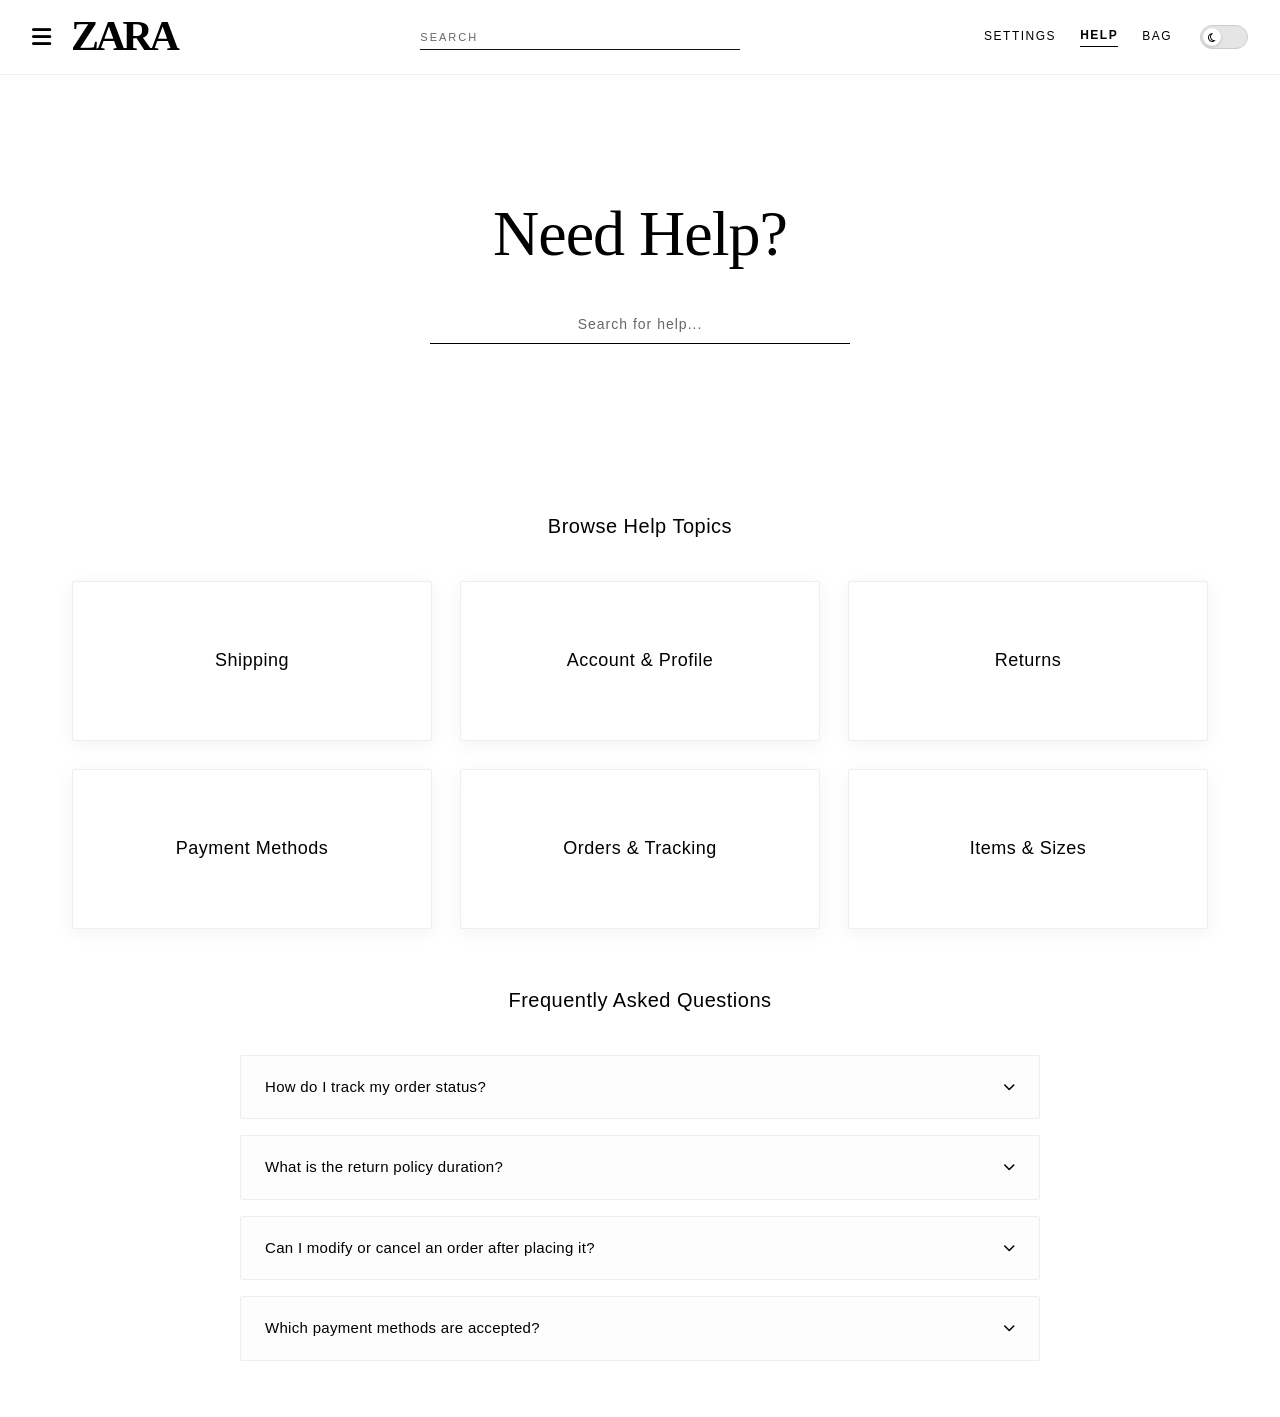
==== help/index.html @ 5f58e384 "Fixed the nav page" ====
<!DOCTYPE html>
<html lang="en">
<head>
  <meta http-equiv="X-UA-Compatible" content="IE=edge">
  <meta charset="UTF-8">
  <meta name="viewport" content="width=device-width, initial-scale=1.0">
  <title>ZARA Official Website</title>
  <!-- Font Awesome Icons -->
  <link rel="stylesheet" href="https://cdnjs.cloudflare.com/ajax/libs/font-awesome/6.4.0/css/all.min.css">
  <link rel="stylesheet" href="../css/styles.css">
  <link rel="stylesheet" href="../css/help.css">
  <link rel="stylesheet" href="../css/zara_landing.css">
</head>
<body>

  <!-- Header Section -->
  <header class="header">
    <div class="header-left">
      <button id="menu-btn" class="menu-btn" aria-label="Open Navigation Menu">
        <i class="fa-solid fa-bars"></i>
      </button>
      <a href="../zara_landing_page.html" class="zara-logo">ZARA</a>
    </div>

    <!-- Centered Underlined Search Bar (Desktop) -->
    <div class="header-center">
      <div class="search-container">
        <input type="text" placeholder="Search" class="search-input" />
      </div>
    </div>

    <!-- Navigation Items & Dark Mode Switcher -->
    <div class="header-right">
      <nav class="nav-links desktop-only">
        <a href="#">Settings</a>
        <a href="help/index.html" class="active">Help</a>
        <a href="../bag_page.html">Bag</a>
      </nav>

      <!-- Mobile Icons -->
      <button class="mobile-only" aria-label="Search">
        <i class="fa-solid fa-magnifying-glass"></i>
      </button>
      <a href="../bag_page.html" class="mobile-only" aria-label="Shopping Bag">
        <i class="fa-solid fa-bag-shopping"></i>
      </a>

      <!-- Dark Mode Toggle Switch -->
      <button id="theme-toggle" class="theme-toggle-btn" aria-label="Toggle Dark Mode" aria-pressed="false">
        <span class="toggle-thumb">
          <i id="theme-icon" class="fa-regular fa-moon"></i>
        </span>
      </button>
    </div>
  </header>

  <!-- Mobile Drawer Menu -->
  <div id="mobile-menu" class="mobile-menu-overlay">
    <div class="mobile-menu-drawer">
      <div>
        <div class="menu-heading">
          <span class="zara-logo drawer-logo">ZARA</span>
          <button id="close-menu-btn" class="menu-close" aria-label="Close menu">
            <i class="fa-solid fa-xmark"></i>
          </button>
        </div>
        <nav class="menu-navigation">
          <a href="../new_arrivals.html" class="menu-link">New</a>
          <a href="../women.html" class="menu-link">Woman</a>
          <a href="../women.html" class="menu-link" data-active="false">Man</a>
          <a href="../women.html" class="menu-link" data-active="false">Kids</a>
          <a href="../women.html" class="menu-link" data-active="false">Beauty</a>
          <a href="../new_arrivals.html" class="menu-link" data-active="false">Collections</a>
        </nav>
      </div>

      <div class="menu-footer">
        <a href="#">Settings</a>
        <a href="index.html">Help &amp; Support</a>
        <a href="../bag_page.html">Shopping Bag</a>
      </div>
    </div>
  </div>

  <!-- Hero Search Section -->
  <section class="hero-help">
    <div class="hero-help-overlay"></div>
    <div class="hero-help-content">
      <h1 class="hero-title">Need Help?</h1>
      <div class="help-search-container">
        <input type="text" placeholder="Search for help..." class="help-search-input" />
      </div>
    </div>
  </section>

  <!-- Browse Help Topics Section -->
  <section class="section-container">
    <h2 class="section-title">Browse Help Topics</h2>
    
    <div class="topics-grid">
      <div class="topic-card">
        <h3>Shipping</h3>
      </div>
      <a href="account.html" class="topic-card">
        <h3>Account & Profile</h3>
      </a>
      <div class="topic-card">
        <h3>Returns</h3>
      </div>
      <div class="topic-card">
        <h3>Payment Methods</h3>
      </div>
      <div class="topic-card">
        <h3>Orders & Tracking</h3>
      </div>
      <div class="topic-card">
        <h3>Items & Sizes</h3>
      </div>
    </div>
  </section>

  <!-- Frequently Asked Questions Section -->
  <section class="section-container" style="padding-top: 0;">
    <h2 class="section-title">Frequently Asked Questions</h2>

    <div class="faq-container">
      <div class="faq-item">
        <button class="faq-header">
          <span>How do I track my order status?</span>
          <i class="fa-solid fa-chevron-down"></i>
        </button>
        <div class="faq-body">
          You can track your package directly through your order history in your ZARA account or via the tracking link sent to your confirmation email.
        </div>
      </div>

      <div class="faq-item">
        <button class="faq-header">
          <span>What is the return policy duration?</span>
          <i class="fa-solid fa-chevron-down"></i>
        </button>
        <div class="faq-body">
          Items can be returned within 30 days from the shipment date of your order. All items must remain unworn and retain original tags.
        </div>
      </div>

      <div class="faq-item">
        <button class="faq-header">
          <span>Can I modify or cancel an order after placing it?</span>
          <i class="fa-solid fa-chevron-down"></i>
        </button>
        <div class="faq-body">
          Orders enter processing quickly. You can cancel within the first 15 minutes through your account details under Purchases.
        </div>
      </div>

      <div class="faq-item">
        <button class="faq-header">
          <span>Which payment methods are accepted?</span>
          <i class="fa-solid fa-chevron-down"></i>
        </button>
        <div class="faq-body">
          We accept major credit/debit cards (Visa, MasterCard, American Express), Apple Pay, PayPal, and ZARA Gift Cards.
        </div>
      </div>
    </div>
  </section>

  <!-- Interactive JavaScript Logic -->
  <script src="../js/theme.js"></script>
  <script src="../js/help.js"></script>

</body>
</html>
---- css/styles.css ----
/* Shared theme and browser defaults */
:root {
  color-scheme: light;
  --background-color: #fff;
  --text-color: #000;
  --muted-color: #737373;
  --active-color: #525252;
  --surface-color: #e5e5e5;
  --border-color: #e5e5e5;
  --header-background: rgba(255, 255, 255, 0.9);
  --serif-font: 'Didot', 'Bodoni MT', 'Cinzel', 'Georgia', serif;
}
html.dark {
  color-scheme: dark;
  --background-color: #171717;
  --text-color: #fff;
  --muted-color: #a3a3a3;
  --active-color: #d4d4d4;
  --surface-color: #262626;
  --border-color: #262626;
  --header-background: rgba(23, 23, 23, 0.9);
}
* { box-sizing: border-box; margin: 0; padding: 0; }
html { height: 100%; scroll-behavior: smooth; }
body {
  min-height: 100%;
  display: flex;
  flex-direction: column;
  font-family: 'Inter', 'Helvetica Neue', 'Arial', sans-serif;
  line-height: 1.5;
  background: var(--background-color);
  color: var(--text-color);
  transition: background-color 300ms, color 300ms;
}
a { color: inherit; text-decoration: none; }
button, input { font: inherit; color: inherit; }
button { background: transparent; border: 0; cursor: pointer; }
img, svg { display: block; }
h2 { font-size: inherit; font-weight: inherit; }
:focus-visible { outline: 2px solid currentColor; outline-offset: 4px; }
body.menu-open { overflow: hidden; }

/* Header */
.site-header {
  width: 100%;
  padding: 20px 16px;
  display: flex;
  align-items: center;
  justify-content: space-between;
  gap: 16px;
  position: sticky;
  top: 0;
  z-index: 50;
  border-bottom: 1px solid transparent;
  background: var(--header-background);
  backdrop-filter: blur(12px);
}
.header-brand, .header-actions { display: flex; align-items: center; gap: 16px; flex-shrink: 0; }
.menu-button, .mobile-action { padding: 4px; transition: opacity 150ms; }
.menu-button:hover, .mobile-action:hover { opacity: 0.7; }
.menu-icon { width: 28px; height: 28px; stroke: currentColor; stroke-width: 1.5; }
.zara-logo {
  font-family: var(--serif-font);
  font-size: 30px;
  font-weight: 900;
  letter-spacing: -0.08em;
  line-height: 1;
  text-transform: uppercase;
  user-select: none;
}
.header-search, .header-links { display: none; }
.header-search { flex: 1; min-width: 0; max-width: 320px; margin-inline: 16px; }
.search-field { width: 100%; }
.search-input {
  width: 100%;
  padding: 4px 0;
  border: 0;
  border-bottom: 1px solid currentColor;
  background: transparent;
  font-size: 12px;
  line-height: 16px;
  letter-spacing: 0.1em;
  text-transform: uppercase;
}
.search-input::placeholder { color: var(--muted-color); opacity: 1; }
.search-input:focus::placeholder { color: transparent; }
.header-actions { font-size: 12px; letter-spacing: 0.025em; }
.header-links { align-items: center; gap: 24px; }
.header-link { text-transform: uppercase; letter-spacing: 0.05em; }
.header-link:hover { text-decoration: underline; }
.header-link[aria-current="page"],
.menu-link[aria-current="page"],
.menu-footer a[aria-current="page"],
.zara-logo[aria-current="page"] {
  color: var(--active-color);
  text-decoration: underline;
  text-decoration-thickness: 1px;
  text-underline-offset: 4px;
}
.zara-logo[aria-current="page"] { text-decoration: none; }

.mobile-action { font-size: 18px; line-height: 28px; }
.theme-toggle {
  width: 48px;
  height: 24px;
  padding: 1px;
  display: flex;
  align-items: center;
  border: 1px solid #d4d4d4;
  border-radius: 999px;
  background: #e5e5e5;
  transition: background-color 300ms, border-color 300ms;
}
.theme-toggle-thumb {
  width: 20px;
  height: 20px;
  display: flex;
  align-items: center;
  justify-content: center;
  border-radius: 50%;
  background: #fff;
  color: #262626;
  font-size: 12px;
  box-shadow: 0 4px 6px -1px rgb(0 0 0 / 0.1);
  transition: transform 300ms, background-color 300ms;
}
.theme-icon-dark { display: none; }
.dark .theme-toggle { background: #404040; border-color: #525252; }
.dark .theme-toggle-thumb { transform: translateX(24px); background: #171717; color: #e5e5e5; }
.dark .theme-icon-light { display: none; }
.dark .theme-icon-dark { display: block; }

/* Navigation drawer */
.menu-overlay {
  position: fixed;
  inset: 0;
  z-index: 100;
  background: rgb(0 0 0 / 0.5);
  visibility: hidden;
  opacity: 0;
  transition: opacity 300ms, visibility 300ms;
}
.menu-overlay.is-open { visibility: visible; opacity: 1; }
.menu-drawer {
  width: 80%;
  max-width: 384px;
  height: 100%;
  padding: 32px;
  display: flex;
  flex-direction: column;
  justify-content: space-between;
  gap: 32px;
  overflow-y: auto;
  background: var(--background-color);
  box-shadow: 0 25px 50px -12px rgb(0 0 0 / 0.25);
  transform: translateX(-100%);
  transition: transform 300ms;
}
.is-open .menu-drawer { transform: translateX(0); }
.menu-heading { display: flex; justify-content: space-between; align-items: center; margin-bottom: 40px; }
.menu-close { padding: 8px; font-size: 20px; }
.menu-navigation, .menu-footer { display: flex; flex-direction: column; text-transform: uppercase; }
.menu-navigation { gap: 24px; font-size: 14px; font-weight: 300; letter-spacing: 0.1em; }
.menu-link:hover { font-weight: 600; }
.menu-footer { padding-top: 24px; border-top: 1px solid var(--border-color); gap: 12px; font-size: 12px; letter-spacing: 0.05em; color: var(--muted-color); }

@media (min-width: 768px) {
  .site-header { padding-inline: 32px; }
  .header-brand { gap: 24px; }
  .zara-logo { font-size: 48px; }
  .header-actions { gap: 32px; }
  .header-search, .header-links { display: flex; }
  .mobile-action { display: none; }
}
.drawer-logo { font-size: 30px; font-weight: 700; }

@media (prefers-reduced-motion: reduce) {
  html { scroll-behavior: auto; }
  *, *::before, *::after { transition: none !important; }
}
---- css/help.css ----
/* CSS VARIABLES & THEME SETUP */
:root {
  --bg-primary: #ffffff;
  --bg-header: rgba(255, 255, 255, 0.95);
  --text-primary: #000000;
  --text-muted: #666666;
  --border-color: #000000;
  --input-border: #111111;
  --card-bg: #ffffff;
  --card-border: #eeeeee;
  --card-shadow: 0 4px 20px rgba(0, 0, 0, 0.05);
  --card-hover-shadow: 0 8px 30px rgba(0, 0, 0, 0.1);
  --toggle-bg: #e5e5e5;
  --toggle-border: #cccccc;
  --hero-overlay-bg: rgba(255, 255, 255, 0.65);
  --faq-bg: #fdfdfd;
  --transition-speed: 0.3s;
}

[data-theme="dark"] {
  --bg-primary: #121212;
  --bg-header: rgba(18, 18, 18, 0.95);
  --text-primary: #ffffff;
  --text-muted: #aaaaaa;
  --border-color: #ffffff;
  --input-border: #ffffff;
  --card-bg: #1e1e1e;
  --card-border: #333333;
  --card-shadow: 0 4px 20px rgba(0, 0, 0, 0.3);
  --card-hover-shadow: 0 8px 30px rgba(0, 0, 0, 0.5);
  --toggle-bg: #333333;
  --toggle-border: #555555;
  --hero-overlay-bg: rgba(18, 18, 18, 0.75);
  --faq-bg: #1a1a1a;
}

/* GLOBAL RESET & BASE STYLES */
* {
  box-sizing: border-box;
  margin: 0;
  padding: 0;
}

html, body {
  min-height: 100%;
  font-family: 'Helvetica Neue', Arial, 'Inter', sans-serif;
  background-color: var(--bg-primary);
  color: var(--text-primary);
  transition: background-color var(--transition-speed) ease, color var(--transition-speed) ease;
  scroll-behavior: smooth;
}

body {
  display: flex;
  flex-direction: column;
  min-height: 100vh;
}

a {
  color: inherit;
  text-decoration: none;
}

button {
  background: none;
  border: none;
  cursor: pointer;
  color: inherit;
  font-family: inherit;
}


 /* HEADER & NAVIGATION */

.header {
  position: sticky;
  top: 0;
  z-index: 100;
  display: flex;
  align-items: center;
  justify-content: space-between;
  padding: 16px 20px;
  background-color: var(--bg-header);
  backdrop-filter: blur(8px);
  border-bottom: 1px solid var(--card-border);
}

.header-left {
  display: flex;
  align-items: center;
  gap: 20px;
}

.menu-btn {
  font-size: 22px;
  display: flex;
  align-items: center;
  justify-content: center;
  transition: opacity 0.2s;
}

.menu-btn:hover {
  opacity: 0.7;
}

.zara-logo {
  font-family: 'Didot', 'Bodoni MT', 'Cinzel', serif;
  font-size: 32px;
  font-weight: 900;
  letter-spacing: -0.08em;
  text-transform: uppercase;
  line-height: 0.8;
  user-select: none;
}

.header-center {
  flex: 1;
  max-width: 320px;
  margin: 0 32px;
  display: none;
  justify-content: center;
}

.search-container {
  width: 100%;
}

.search-input {
  width: 100%;
  border: none;
  border-bottom: 1px solid var(--input-border);
  background: transparent;
  outline: none;
  font-size: 11px;
  padding-bottom: 4px;
  text-transform: uppercase;
  letter-spacing: 2px;
  color: var(--text-primary);
  transition: border-color var(--transition-speed) ease;
}

.search-input::placeholder {
  color: var(--text-muted);
}

.header-right {
  display: flex;
  align-items: center;
  gap: 16px;
}

.nav-links {
  display: none;
  align-items: center;
  gap: 24px;
  font-size: 12px;
  letter-spacing: 1.5px;
  text-transform: uppercase;
}

.nav-links a {
  position: relative;
  padding-bottom: 2px;
}

.nav-links a.active {
  font-weight: bold;
  border-bottom: 1px solid var(--text-primary);
}

.nav-links a:hover {
  text-decoration: underline;
}

/* Dark Mode Switch Button */
.theme-toggle-btn {
  width: 48px;
  height: 24px;
  background-color: var(--toggle-bg);
  border: 1px solid var(--toggle-border);
  border-radius: 12px;
  padding: 2px;
  display: flex;
  align-items: center;
  justify-content: flex-start;
  transition: background-color var(--transition-speed) ease, justify-content var(--transition-speed) ease;
}

[data-theme="dark"] .theme-toggle-btn {
  justify-content: flex-end;
}

.toggle-thumb {
  width: 18px;
  height: 18px;
  background-color: var(--bg-primary);
  border-radius: 50%;
  display: flex;
  align-items: center;
  justify-content: center;
  font-size: 10px;
  box-shadow: 0 1px 3px rgba(0, 0, 0, 0.2);
}

.mobile-only {
  display: block;
}

/* HERO HELP SECTION */
.hero-help {
  position: relative;
  width: 100%;
  height: 300px;
  display: flex;
  flex-direction: column;
  align-items: center;
  justify-content: center;
  background-image: url('https://images.unsplash.com/photo-1515886657613-9f3515b0c78f?q=80&w=1920&auto=format&fit=crop');
  background-size: cover;
  background-position: center 25%;
  overflow: hidden;
}

.hero-help-overlay {
  position: absolute;
  inset: 0;
  background-color: var(--hero-overlay-bg);
  backdrop-filter: blur(3px);
  transition: background-color var(--transition-speed) ease;
}

.hero-help-content {
  position: relative;
  z-index: 10;
  text-align: center;
  width: 90%;
  max-width: 600px;
  display: flex;
  flex-direction: column;
  align-items: center;
}

.hero-title {
  font-family: 'Didot', 'Bodoni MT', 'Cinzel', serif;
  font-size: 44px;
  font-weight: 400;
  letter-spacing: -1px;
  margin-bottom: 24px;
  color: var(--text-primary);
}

.help-search-container {
  width: 100%;
  max-width: 420px;
  position: relative;
}

.help-search-input {
  width: 100%;
  border: none;
  border-bottom: 1.5px solid var(--text-primary);
  background: transparent;
  outline: none;
  font-size: 14px;
  padding: 8px 12px;
  text-align: center;
  letter-spacing: 1px;
  color: var(--text-primary);
  transition: border-color var(--transition-speed) ease;
}

.help-search-input::placeholder {
  color: var(--text-muted);
  font-style: normal;
}

/* HELP TOPICS SECTION */
.section-container {
  max-width: 1200px;
  margin: 0 auto;
  padding: 40px 20px;
  width: 100%;
}

.section-title {
  text-align: center;
  font-size: 20px;
  font-weight: 400;
  letter-spacing: 0.5px;
  margin-bottom: 40px;
  color: var(--text-primary);
}

.topics-grid {
  display: grid;
  grid-template-columns: 1fr;
  gap: 16px;
}

.topic-card {
  background-color: var(--card-bg);
  border: 1px solid var(--card-border);
  border-radius: 2px;
  height: 120px;
  display: flex;
  align-items: center;
  justify-content: center;
  text-align: center;
  padding: 24px;
  box-shadow: var(--card-shadow);
  transition: transform var(--transition-speed) ease, box-shadow var(--transition-speed) ease, border-color var(--transition-speed) ease;
  cursor: pointer;
}

.topic-card:hover {
  transform: translateY(-4px);
  box-shadow: var(--card-hover-shadow);
  border-color: var(--text-primary);
}

.topic-card h3 {
  font-size: 18px;
  font-weight: 400;
  letter-spacing: 0.5px;
  color: var(--text-primary);
}

/* FREQUENTLY ASKED QUESTIONS (FAQ) SECTION */
.faq-container {
  max-width: 800px;
  margin: 0 auto;
  display: flex;
  flex-direction: column;
  gap: 16px;
}

.faq-item {
  background-color: var(--faq-bg);
  border: 1px solid var(--card-border);
  border-radius: 2px;
  overflow: hidden;
  transition: border-color var(--transition-speed) ease;
}

.faq-header {
  width: 100%;
  padding: 20px 24px;
  display: flex;
  justify-content: space-between;
  align-items: center;
  font-size: 15px;
  font-weight: 500;
  text-align: left;
  letter-spacing: 0.3px;
}

.faq-header i {
  font-size: 12px;
  transition: transform 0.3s ease;
}

.faq-item.active .faq-header i {
  transform: rotate(180deg);
}

.faq-body {
  max-height: 0;
  overflow: hidden;
  padding: 0 24px;
  font-size: 14px;
  line-height: 1.6;
  color: var(--text-muted);
  transition: max-height 0.3s ease, padding 0.3s ease;
}

.faq-item.active .faq-body {
  max-height: 200px;
  padding: 0 24px 20px 24px;
}

/* MOBILE DRAWER NAVIGATION */
.mobile-menu-overlay {
  position: fixed;
  inset: 0;
  background-color: rgba(0, 0, 0, 0.5);
  z-index: 200;
  opacity: 0;
  visibility: hidden;
  transition: opacity 0.3s ease, visibility 0.3s ease;
}

.mobile-menu-overlay.active {
  opacity: 1;
  visibility: visible;
}

.mobile-menu-drawer {
  width: 80%;
  max-width: 320px;
  height: 100%;
  background-color: var(--bg-primary);
  padding: 32px 24px;
  display: flex;
  flex-direction: column;
  justify-content: space-between;
  transform: translateX(-100%);
  transition: transform 0.3s ease;
}

.mobile-menu-overlay.active .mobile-menu-drawer {
  transform: translateX(0);
}

.drawer-header {
  display: flex;
  justify-content: space-between;
  align-items: center;
  margin-bottom: 32px;
}

.drawer-nav {
  display: flex;
  flex-direction: column;
  gap: 20px;
  font-size: 13px;
  letter-spacing: 2px;
  text-transform: uppercase;
}

.drawer-footer {
  padding-top: 24px;
  border-top: 1px solid var(--toggle-border);
  display: flex;
  flex-direction: column;
  gap: 12px;
  font-size: 11px;
  letter-spacing: 1px;
  text-transform: uppercase;
  color: var(--text-muted);
}

.desktop-only { display: none; }

/* Larger screens build on the mobile layout above. */
@media (min-width: 769px) {
  .header { padding: 20px 32px; }
  .zara-logo { font-size: 42px; }
  .header-center, .nav-links.desktop-only { display: flex; }
  .mobile-only { display: none; }
  .header-right { gap: 28px; }
  .hero-help { height: 380px; }
  .hero-title { font-size: 64px; }
  .section-container { padding: 56px 32px; }
  .topics-grid { grid-template-columns: repeat(2, 1fr); gap: 20px; }
  .topic-card { height: 160px; }
}
@media (min-width: 901px) {
  .topics-grid { grid-template-columns: repeat(3, 1fr); gap: 28px; }
}
---- css/zara_landing.css ----
/* Landing page editorial layout */
.landing-main {
  flex: 1;
  width: 100%;
  max-width: 1800px;
  margin-inline: auto;
  padding: 0 16px 24px;
  display: flex;
  flex-direction: column;
}
.hero { position: relative; flex: 1; min-height: 70vh; overflow: hidden; border-radius: 2px; background: var(--surface-color); }
.hero-image, .hero-gradient { position: absolute; inset: 0; width: 100%; height: 100%; }
.hero-image { object-fit: cover; object-position: center; filter: grayscale(1) contrast(1.25) brightness(0.95); }
.hero-gradient { background: linear-gradient(to top, rgb(0 0 0 / 0.4), transparent, transparent); }
/* Keep the mobile call to action above the centered carousel controls. */
.hero-action { position: absolute; bottom: 96px; left: 24px; z-index: 20; }
.hero-cta {
  display: inline-block;
  padding: 16px 24px;
  border: 1px solid #262626;
  background: #000;
  color: #fff;
  font-family: var(--serif-font);
  font-size: 14px;
  line-height: 20px;
  letter-spacing: 0.025em;
  box-shadow: 0 25px 50px -12px rgb(0 0 0 / 0.25);
  transition: transform 200ms, background-color 200ms;
}
.hero-cta:hover { background: #171717; transform: scale(1.02); }
.carousel-indicators { position: absolute; bottom: 48px; left: 50%; transform: translateX(-50%); z-index: 20; display: flex; align-items: center; gap: 10px; }
.carousel-dot { width: 10px; height: 10px; border-radius: 50%; background: rgb(255 255 255 / 0.6); transition: background-color 150ms; }
.carousel-dot:hover { background: #fff; }
.carousel-dot.is-active { background: #000; box-shadow: 0 0 0 2px #fff; }
.scroll-down {
  position: absolute;
  bottom: 12px;
  left: 50%;
  transform: translateX(-50%);
  z-index: 20;
  width: 28px;
  height: 28px;
  display: flex;
  align-items: center;
  justify-content: center;
  border: 1px solid rgb(0 0 0 / 0.7);
  border-radius: 50%;
  background: rgb(255 255 255 / 0.8);
  color: #000;
  font-size: 12px;
  box-shadow: 0 4px 6px -1px rgb(0 0 0 / 0.1);
  transition: transform 150ms;
}
.scroll-down:hover { transform: translateX(-50%) scale(1.1); }
.dark .scroll-down { background: rgb(0 0 0 / 0.8); border-color: rgb(255 255 255 / 0.7); color: #fff; }
.collection-section { width: 100%; max-width: 1800px; margin-inline: auto; padding: 48px 16px; border-top: 1px solid var(--border-color); text-align: center; scroll-margin-top: 100px; }
.collection-eyebrow { margin-bottom: 8px; font-size: 12px; line-height: 16px; text-transform: uppercase; letter-spacing: 0.3em; color: var(--muted-color); }
.collection-title { font-family: var(--serif-font); font-size: 24px; line-height: 32px; letter-spacing: -0.025em; }

@media (min-width: 768px) {
  .landing-main { padding-inline: 32px; }
  .hero { min-height: 82vh; }
  .hero-action { bottom: 64px; left: 56px; }
  .hero-cta { padding: 20px 36px; font-size: 16px; line-height: 24px; }
  .scroll-down { width: 32px; height: 32px; }
  .collection-section { padding-inline: 32px; }
  .collection-title { font-size: 36px; line-height: 40px; }
}
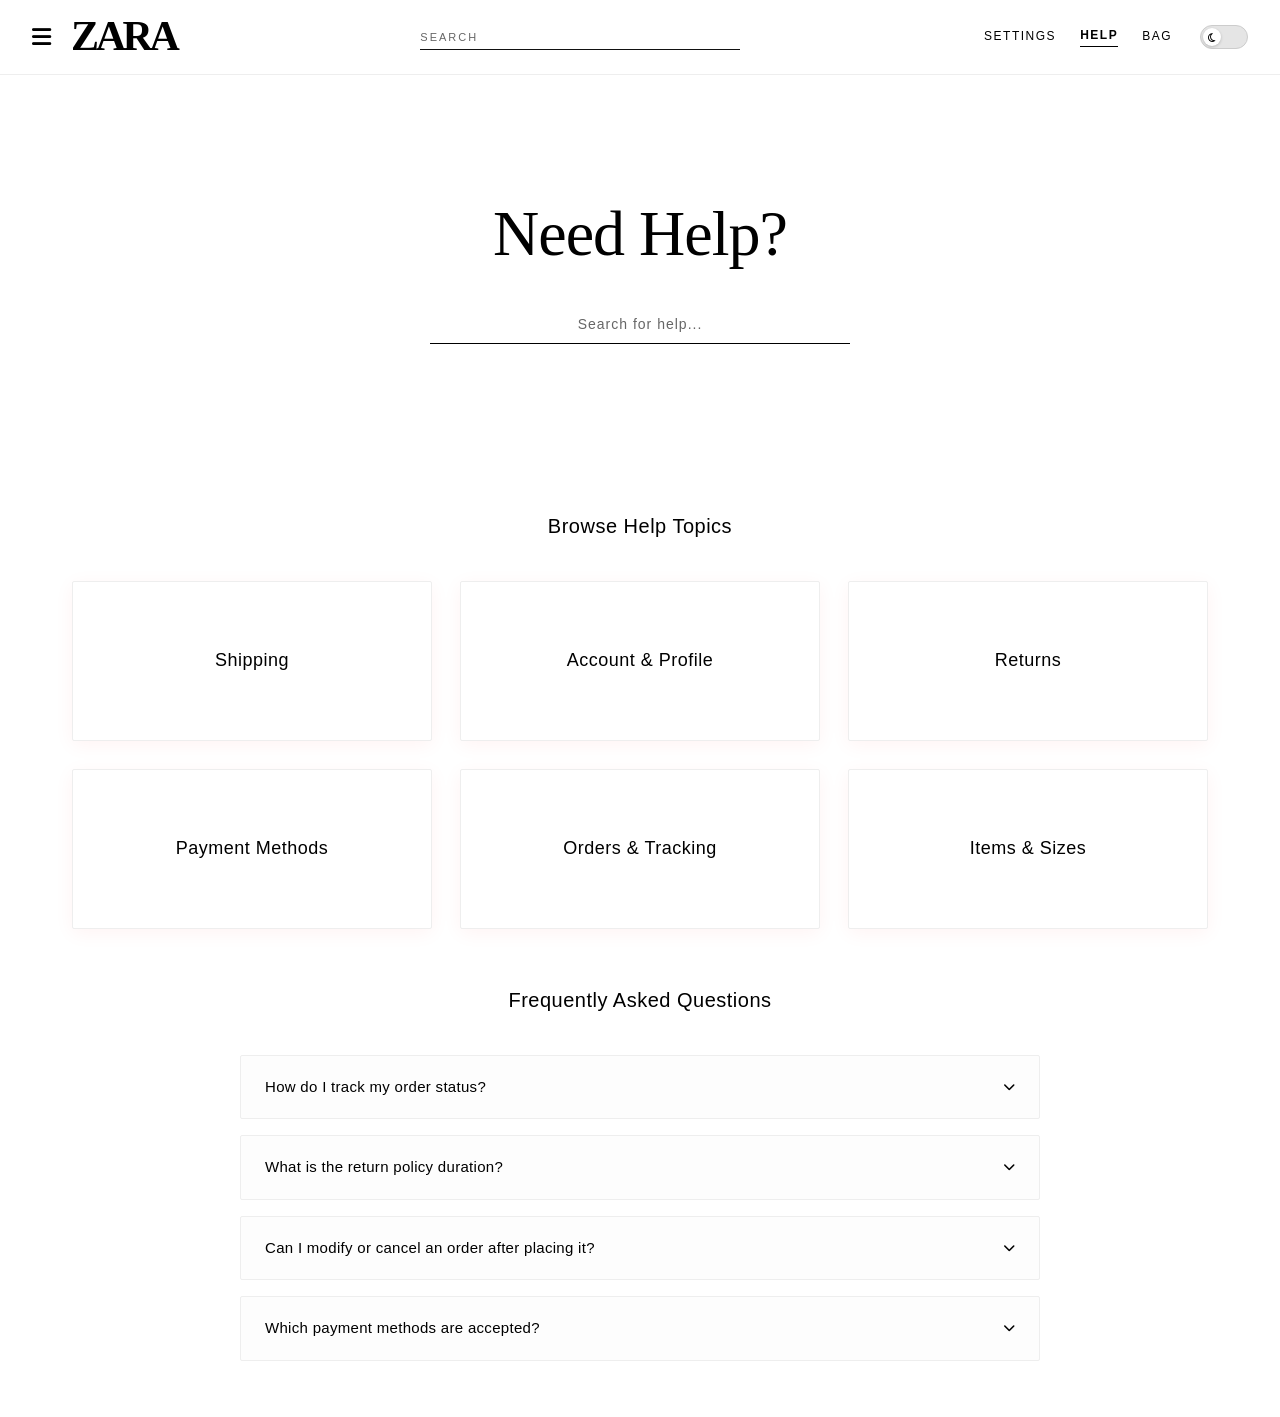
==== commit e500f1d8: "Add search functionality *(currently ony takes excat input but should be fine)" ====
--- a/help/index.html
+++ b/help/index.html
@@ -10,6 +10,7 @@
   <link rel="stylesheet" href="../css/styles.css">
   <link rel="stylesheet" href="../css/help.css">
   <link rel="stylesheet" href="../css/zara_landing.css">
+  <link rel="stylesheet" href="../css/search.css">
 </head>
 <body>
 
@@ -170,5 +171,7 @@
   <script src="../js/theme.js"></script>
   <script src="../js/help.js"></script>
 
+  <script src="../js/products.js"></script>
+  <script src="../js/search.js"></script>
 </body>
 </html>
--- a/css/help.css
+++ b/css/help.css
@@ -9,8 +9,8 @@
   --input-border: #111111;
   --card-bg: #ffffff;
   --card-border: #eeeeee;
-  --card-shadow: 0 4px 20px rgba(0, 0, 0, 0.05);
-  --card-hover-shadow: 0 8px 30px rgba(0, 0, 0, 0.1);
+  --card-shadow: 0 4px 20px rgba(255, 0, 0, 0.05);
+  --card-hover-shadow: inset 0 7px 30px rgba(109, 114, 255, 0.399);
   --toggle-bg: #e5e5e5;
   --toggle-border: #cccccc;
   --hero-overlay-bg: rgba(255, 255, 255, 0.65);
--- a/css/search.css
+++ b/css/search.css
@@ -0,0 +1,86 @@
+/* Shared by the main header and the existing Help headers. */
+.product-search-field {
+  position: relative;
+  width: 100%;
+}
+
+.product-search-results[hidden] {
+  display: none;
+}
+
+.product-search-results {
+  position: absolute;
+  top: calc(100% + 8px);
+  left: 0;
+  right: 0;
+  max-height: min(360px, 60vh);
+  overflow-y: auto;
+  border: 1px solid var(--muted-color);
+  background: var(--background-color);
+  color: var(--text-color);
+  box-shadow: 0 8px 20px rgb(0 0 0 / 0.12);
+  z-index: 1;
+  text-transform: none;
+  letter-spacing: normal;
+}
+
+.product-search-status {
+  padding: 12px 14px;
+  font-size: 13px;
+  color: var(--muted-color);
+}
+
+.product-search-results ul {
+  list-style: none;
+  margin: 0;
+  padding: 0;
+}
+
+.product-search-results a {
+  display: block;
+  padding: 12px 14px;
+  font-size: 15px;
+  line-height: 1.4;
+}
+
+.product-search-results a:hover,
+.product-search-results a:focus-visible {
+  background: var(--surface-color);
+  text-decoration: underline;
+  outline-offset: -3px;
+}
+
+@media (max-width: 767px) {
+  .product-search-panel.search-is-open {
+    display: block;
+    position: absolute;
+    top: 100%;
+    left: 0;
+    right: 0;
+    max-width: none;
+    margin: 0;
+    padding: 16px;
+    background: var(--background-color);
+    border-bottom: 1px solid var(--border-color);
+  }
+
+  .product-search-panel .search-input {
+    font-size: 16px;
+  }
+}
+
+/* Help's existing mobile header includes 768px. */
+@media (width: 768px) {
+  .header-center.product-search-panel.search-is-open {
+    display: block;
+    position: absolute;
+    top: 100%;
+    left: 0;
+    right: 0;
+    max-width: none;
+    margin: 0;
+    padding: 16px;
+    background: var(--background-color);
+    border-bottom: 1px solid var(--border-color);
+  }
+}
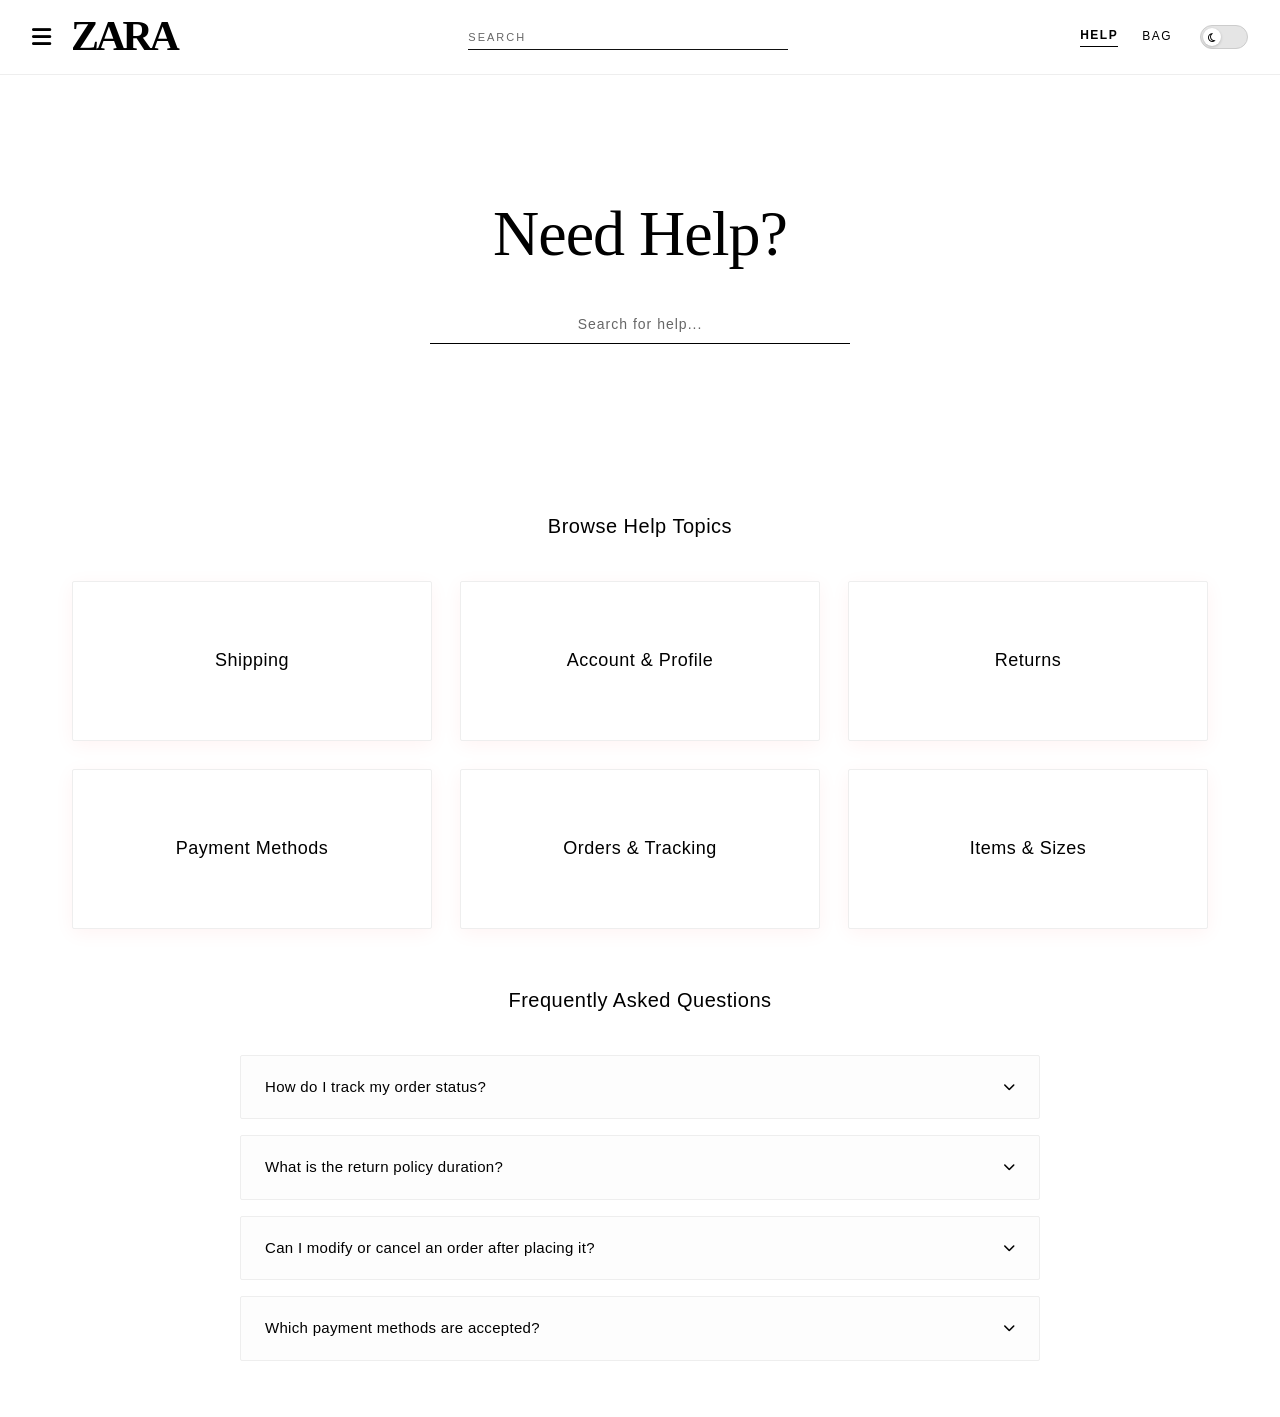
==== commit 6d5bde86: "removed setting button (a lot of them) and testing gradient on checkout and bag page" ====
--- a/help/index.html
+++ b/help/index.html
@@ -33,8 +33,7 @@
     <!-- Navigation Items & Dark Mode Switcher -->
     <div class="header-right">
       <nav class="nav-links desktop-only">
-        <a href="#">Settings</a>
-        <a href="help/index.html" class="active">Help</a>
+        <a href="index.html" class="active">Help</a>
         <a href="../bag_page.html">Bag</a>
       </nav>
 
@@ -76,7 +75,6 @@
       </div>
 
       <div class="menu-footer">
-        <a href="#">Settings</a>
         <a href="index.html">Help &amp; Support</a>
         <a href="../bag_page.html">Shopping Bag</a>
       </div>
@@ -89,7 +87,7 @@
     <div class="hero-help-content">
       <h1 class="hero-title">Need Help?</h1>
       <div class="help-search-container">
-        <input type="text" placeholder="Search for help..." class="help-search-input" />
+        <input type="text" aria-label="Search for help" placeholder="Search for help..." class="help-search-input" />
       </div>
     </div>
   </section>
@@ -99,24 +97,24 @@
     <h2 class="section-title">Browse Help Topics</h2>
     
     <div class="topics-grid">
-      <div class="topic-card">
+      <a href="shipping.html" class="topic-card">
         <h3>Shipping</h3>
-      </div>
+      </a>
       <a href="account.html" class="topic-card">
         <h3>Account & Profile</h3>
       </a>
-      <div class="topic-card">
+      <a href="returns.html" class="topic-card">
         <h3>Returns</h3>
-      </div>
-      <div class="topic-card">
+      </a>
+      <a href="payments.html" class="topic-card">
         <h3>Payment Methods</h3>
-      </div>
-      <div class="topic-card">
+      </a>
+      <a href="tracking.html" class="topic-card">
         <h3>Orders & Tracking</h3>
-      </div>
-      <div class="topic-card">
+      </a>
+      <a href="items.html" class="topic-card">
         <h3>Items & Sizes</h3>
-      </div>
+      </a>
     </div>
   </section>
 
@@ -174,4 +172,4 @@
   <script src="../js/products.js"></script>
   <script src="../js/search.js"></script>
 </body>
-</html>+</html>
--- a/css/styles.css
+++ b/css/styles.css
@@ -40,6 +40,32 @@
 :focus-visible { outline: 2px solid currentColor; outline-offset: 4px; }
 body.menu-open { overflow: hidden; }
 
+/* Shared page footer */
+.site-footer {
+  width: 100%;
+  margin-top: auto;
+}
+.site-footer > div {
+  display: grid;
+  grid-template-columns: repeat(2, minmax(0, 1fr));
+  align-items: center;
+  gap: 12px;
+  padding: 16px;
+  background: var(--background-color);
+  color: var(--text-color);
+  font-family: var(--serif-font);
+  font-size: 0.875rem;
+  line-height: 1.4;
+  text-align: center;
+  text-transform: uppercase;
+}
+.site-footer a { display: block; }
+.site-footer a:hover { font-weight: 700; }
+
+@media (max-width: 767px) {
+  .site-footer a:last-child { grid-column: 1 / -1; }
+}
+
 /* Header */
 .site-header {
   width: 100%;
@@ -61,7 +87,7 @@
 .menu-icon { width: 28px; height: 28px; stroke: currentColor; stroke-width: 1.5; }
 .zara-logo {
   font-family: var(--serif-font);
-  font-size: 30px;
+  font-size: 1.875rem;
   font-weight: 900;
   letter-spacing: -0.08em;
   line-height: 1;
@@ -77,14 +103,14 @@
   border: 0;
   border-bottom: 1px solid currentColor;
   background: transparent;
-  font-size: 12px;
-  line-height: 16px;
+  font-size: 0.75rem;
+  line-height: 1rem;
   letter-spacing: 0.1em;
   text-transform: uppercase;
 }
 .search-input::placeholder { color: var(--muted-color); opacity: 1; }
 .search-input:focus::placeholder { color: transparent; }
-.header-actions { font-size: 12px; letter-spacing: 0.025em; }
+.header-actions { font-size: 0.75rem; letter-spacing: 0.025em; }
 .header-links { align-items: center; gap: 24px; }
 .header-link { text-transform: uppercase; letter-spacing: 0.05em; }
 .header-link:hover { text-decoration: underline; }
@@ -99,7 +125,7 @@
 }
 .zara-logo[aria-current="page"] { text-decoration: none; }
 
-.mobile-action { font-size: 18px; line-height: 28px; }
+.mobile-action { font-size: 1.125rem; line-height: 1.75rem; }
 .theme-toggle {
   width: 48px;
   height: 24px;
@@ -120,7 +146,7 @@
   border-radius: 50%;
   background: #fff;
   color: #262626;
-  font-size: 12px;
+  font-size: 0.75rem;
   box-shadow: 0 4px 6px -1px rgb(0 0 0 / 0.1);
   transition: transform 300ms, background-color 300ms;
 }
@@ -158,21 +184,22 @@
 }
 .is-open .menu-drawer { transform: translateX(0); }
 .menu-heading { display: flex; justify-content: space-between; align-items: center; margin-bottom: 40px; }
-.menu-close { padding: 8px; font-size: 20px; }
+.menu-close { padding: 8px; font-size: 1.25rem; }
 .menu-navigation, .menu-footer { display: flex; flex-direction: column; text-transform: uppercase; }
-.menu-navigation { gap: 24px; font-size: 14px; font-weight: 300; letter-spacing: 0.1em; }
+.menu-navigation { gap: 24px; font-size: 0.875rem; font-weight: 300; letter-spacing: 0.1em; }
 .menu-link:hover { font-weight: 600; }
-.menu-footer { padding-top: 24px; border-top: 1px solid var(--border-color); gap: 12px; font-size: 12px; letter-spacing: 0.05em; color: var(--muted-color); }
+.menu-footer { padding-top: 24px; border-top: 1px solid var(--border-color); gap: 12px; font-size: 0.75rem; letter-spacing: 0.05em; color: var(--muted-color); }
 
 @media (min-width: 768px) {
   .site-header { padding-inline: 32px; }
   .header-brand { gap: 24px; }
-  .zara-logo { font-size: 48px; }
+  .zara-logo { font-size: 3rem; }
   .header-actions { gap: 32px; }
   .header-search, .header-links { display: flex; }
   .mobile-action { display: none; }
-}
-.drawer-logo { font-size: 30px; font-weight: 700; }
+  .site-footer > div { grid-template-columns: repeat(3, max-content); justify-content: center; gap: 28px; }
+}
+.drawer-logo { font-size: 1.875rem; font-weight: 700; }
 
 @media (prefers-reduced-motion: reduce) {
   html { scroll-behavior: auto; }
--- a/css/help.css
+++ b/css/help.css
@@ -93,7 +93,7 @@
 }
 
 .menu-btn {
-  font-size: 22px;
+  font-size: 1.375rem;
   display: flex;
   align-items: center;
   justify-content: center;
@@ -106,7 +106,7 @@
 
 .zara-logo {
   font-family: 'Didot', 'Bodoni MT', 'Cinzel', serif;
-  font-size: 32px;
+  font-size: 2rem;
   font-weight: 900;
   letter-spacing: -0.08em;
   text-transform: uppercase;
@@ -132,7 +132,7 @@
   border-bottom: 1px solid var(--input-border);
   background: transparent;
   outline: none;
-  font-size: 11px;
+  font-size: 0.6875rem;
   padding-bottom: 4px;
   text-transform: uppercase;
   letter-spacing: 2px;
@@ -154,7 +154,7 @@
   display: none;
   align-items: center;
   gap: 24px;
-  font-size: 12px;
+  font-size: 0.75rem;
   letter-spacing: 1.5px;
   text-transform: uppercase;
 }
@@ -199,7 +199,7 @@
   display: flex;
   align-items: center;
   justify-content: center;
-  font-size: 10px;
+  font-size: 0.625rem;
   box-shadow: 0 1px 3px rgba(0, 0, 0, 0.2);
 }
 
@@ -243,7 +243,7 @@
 
 .hero-title {
   font-family: 'Didot', 'Bodoni MT', 'Cinzel', serif;
-  font-size: 44px;
+  font-size: 2.75rem;
   font-weight: 400;
   letter-spacing: -1px;
   margin-bottom: 24px;
@@ -262,7 +262,7 @@
   border-bottom: 1.5px solid var(--text-primary);
   background: transparent;
   outline: none;
-  font-size: 14px;
+  font-size: 0.875rem;
   padding: 8px 12px;
   text-align: center;
   letter-spacing: 1px;
@@ -285,7 +285,7 @@
 
 .section-title {
   text-align: center;
-  font-size: 20px;
+  font-size: 1.25rem;
   font-weight: 400;
   letter-spacing: 0.5px;
   margin-bottom: 40px;
@@ -320,7 +320,7 @@
 }
 
 .topic-card h3 {
-  font-size: 18px;
+  font-size: 1.125rem;
   font-weight: 400;
   letter-spacing: 0.5px;
   color: var(--text-primary);
@@ -349,14 +349,14 @@
   display: flex;
   justify-content: space-between;
   align-items: center;
-  font-size: 15px;
+  font-size: 0.9375rem;
   font-weight: 500;
   text-align: left;
   letter-spacing: 0.3px;
 }
 
 .faq-header i {
-  font-size: 12px;
+  font-size: 0.75rem;
   transition: transform 0.3s ease;
 }
 
@@ -368,7 +368,7 @@
   max-height: 0;
   overflow: hidden;
   padding: 0 24px;
-  font-size: 14px;
+  font-size: 0.875rem;
   line-height: 1.6;
   color: var(--text-muted);
   transition: max-height 0.3s ease, padding 0.3s ease;
@@ -423,7 +423,7 @@
   display: flex;
   flex-direction: column;
   gap: 20px;
-  font-size: 13px;
+  font-size: 0.8125rem;
   letter-spacing: 2px;
   text-transform: uppercase;
 }
@@ -434,7 +434,7 @@
   display: flex;
   flex-direction: column;
   gap: 12px;
-  font-size: 11px;
+  font-size: 0.6875rem;
   letter-spacing: 1px;
   text-transform: uppercase;
   color: var(--text-muted);
@@ -445,12 +445,12 @@
 /* Larger screens build on the mobile layout above. */
 @media (min-width: 769px) {
   .header { padding: 20px 32px; }
-  .zara-logo { font-size: 42px; }
+  .zara-logo { font-size: 2.625rem; }
   .header-center, .nav-links.desktop-only { display: flex; }
   .mobile-only { display: none; }
   .header-right { gap: 28px; }
   .hero-help { height: 380px; }
-  .hero-title { font-size: 64px; }
+  .hero-title { font-size: 4rem; }
   .section-container { padding: 56px 32px; }
   .topics-grid { grid-template-columns: repeat(2, 1fr); gap: 20px; }
   .topic-card { height: 160px; }
--- a/css/zara_landing.css
+++ b/css/zara_landing.css
@@ -11,6 +11,7 @@
 .hero { position: relative; flex: 1; min-height: 70vh; overflow: hidden; border-radius: 2px; background: var(--surface-color); }
 .hero-image, .hero-gradient { position: absolute; inset: 0; width: 100%; height: 100%; }
 .hero-image { object-fit: cover; object-position: center; filter: grayscale(1) contrast(1.25) brightness(0.95); }
+.hero-image[hidden] { display: none; }
 .hero-gradient { background: linear-gradient(to top, rgb(0 0 0 / 0.4), transparent, transparent); }
 /* Keep the mobile call to action above the centered carousel controls. */
 .hero-action { position: absolute; bottom: 96px; left: 24px; z-index: 20; }
@@ -21,48 +22,76 @@
   background: #000;
   color: #fff;
   font-family: var(--serif-font);
-  font-size: 14px;
-  line-height: 20px;
+  font-size: 0.875rem;
+  line-height: 1.25rem;
   letter-spacing: 0.025em;
   box-shadow: 0 25px 50px -12px rgb(0 0 0 / 0.25);
   transition: transform 200ms, background-color 200ms;
 }
 .hero-cta:hover { background: #171717; transform: scale(1.02); }
-.carousel-indicators { position: absolute; bottom: 48px; left: 50%; transform: translateX(-50%); z-index: 20; display: flex; align-items: center; gap: 10px; }
+.carousel-controls { position: absolute; bottom: 42px; left: 50%; transform: translateX(-50%); z-index: 20; display: flex; align-items: center; gap: 14px; }
+.carousel-indicators { display: flex; align-items: center; gap: 10px; }
+.carousel-arrow { width: 36px; height: 36px; display: grid; place-items: center; border: 1px solid rgb(255 255 255 / 0.75); border-radius: 50%; background: rgb(0 0 0 / 0.45); color: #fff; font-size: 1.4rem; }
+.carousel-arrow:hover { background: #000; }
 .carousel-dot { width: 10px; height: 10px; border-radius: 50%; background: rgb(255 255 255 / 0.6); transition: background-color 150ms; }
 .carousel-dot:hover { background: #fff; }
 .carousel-dot.is-active { background: #000; box-shadow: 0 0 0 2px #fff; }
-.scroll-down {
-  position: absolute;
-  bottom: 12px;
-  left: 50%;
-  transform: translateX(-50%);
-  z-index: 20;
-  width: 28px;
-  height: 28px;
-  display: flex;
-  align-items: center;
-  justify-content: center;
-  border: 1px solid rgb(0 0 0 / 0.7);
-  border-radius: 50%;
-  background: rgb(255 255 255 / 0.8);
-  color: #000;
-  font-size: 12px;
-  box-shadow: 0 4px 6px -1px rgb(0 0 0 / 0.1);
-  transition: transform 150ms;
-}
-.scroll-down:hover { transform: translateX(-50%) scale(1.1); }
-.dark .scroll-down { background: rgb(0 0 0 / 0.8); border-color: rgb(255 255 255 / 0.7); color: #fff; }
 .collection-section { width: 100%; max-width: 1800px; margin-inline: auto; padding: 48px 16px; border-top: 1px solid var(--border-color); text-align: center; scroll-margin-top: 100px; }
-.collection-eyebrow { margin-bottom: 8px; font-size: 12px; line-height: 16px; text-transform: uppercase; letter-spacing: 0.3em; color: var(--muted-color); }
-.collection-title { font-family: var(--serif-font); font-size: 24px; line-height: 32px; letter-spacing: -0.025em; }
+.home-products-heading { display: flex; align-items: center; justify-content: space-between; margin: 48px 0 16px; text-align: left; }
+.home-products-heading h3 { font-family: var(--serif-font); font-size: 1.25rem; }
+.home-product-controls { display: flex; gap: 8px; }
+.home-product-controls button { width: 36px; height: 36px; border: 1px solid var(--border-color); border-radius: 50%; font-size: 1.4rem; }
+.home-product-carousel { display: grid; grid-auto-columns: minmax(220px, 25%); grid-auto-flow: column; gap: 20px; overflow-x: auto; scroll-snap-type: x mandatory; scrollbar-width: thin; text-align: left; }
+.home-product-card { min-width: 0; scroll-snap-align: start; }
+.home-product-card a { display: block; }
+.home-product-card img { display: block; width: 100%; aspect-ratio: 0.72; object-fit: cover; background: var(--surface-color); }
+.home-product-name { margin-top: 10px; font-size: 0.875rem; }
+.home-product-price { margin-top: 4px; color: var(--muted-color); font-size: 0.8125rem; }
+.home-view-all { display: inline-block; margin-top: 28px; text-decoration: underline; font-size: 0.875rem; }
+.collection-eyebrow { margin-bottom: 8px; font-size: 0.75rem; line-height: 1rem; text-transform: uppercase; letter-spacing: 0.3em; color: var(--muted-color); }
+.collection-title { font-family: var(--serif-font); font-size: 1.5rem; line-height: 2rem; letter-spacing: -0.025em; }
 
 @media (min-width: 768px) {
   .landing-main { padding-inline: 32px; }
   .hero { min-height: 82vh; }
   .hero-action { bottom: 64px; left: 56px; }
-  .hero-cta { padding: 20px 36px; font-size: 16px; line-height: 24px; }
-  .scroll-down { width: 32px; height: 32px; }
+  .hero-cta { padding: 20px 36px; font-size: 1rem; line-height: 1.5rem; }
   .collection-section { padding-inline: 32px; }
-  .collection-title { font-size: 36px; line-height: 40px; }
+  .collection-title { font-size: 2.25rem; line-height: 2.5rem; }
 }
+
+@media (max-width: 767px) {
+  .carousel-controls { display: none; }
+  .home-product-carousel { grid-auto-columns: minmax(70%, 1fr); }
+}
+
+footer {
+  bottom: 0;
+  width: 100%;
+}
+/* These currently appear to blended in with the backround it would be beneficial to conider some sort of seperation  
+  I think we could also make the footer and header buttons more "button-like" and less text-link-like.*/
+.site-footer div{
+  background-color: var(--background-color);
+  color: var(--text-color);
+  padding: 16px;
+  text-align: center;
+  display: grid;
+  grid-template-columns: repeat(2, minmax(0, 1fr));
+  align-items: center;
+  gap: 12px;
+  font-family: var(--serif-font);
+  font-size: 0.875rem;
+  line-height: 1.4;
+  text-transform: uppercase;
+}
+
+.site-footer a { display: block; }
+
+@media (min-width: 768px) {
+  .site-footer div { grid-template-columns: repeat(3, max-content); justify-content: center; gap: 28px; }
+}
+
+.site-footer div a:hover {
+  font-weight: bold;
+}
--- a/css/search.css
+++ b/css/search.css
@@ -26,7 +26,7 @@
 
 .product-search-status {
   padding: 12px 14px;
-  font-size: 13px;
+  font-size: 0.8125rem;
   color: var(--muted-color);
 }
 
@@ -39,7 +39,7 @@
 .product-search-results a {
   display: block;
   padding: 12px 14px;
-  font-size: 15px;
+  font-size: 0.9375rem;
   line-height: 1.4;
 }
 
@@ -65,7 +65,7 @@
   }
 
   .product-search-panel .search-input {
-    font-size: 16px;
+    font-size: 1rem;
   }
 }
 
